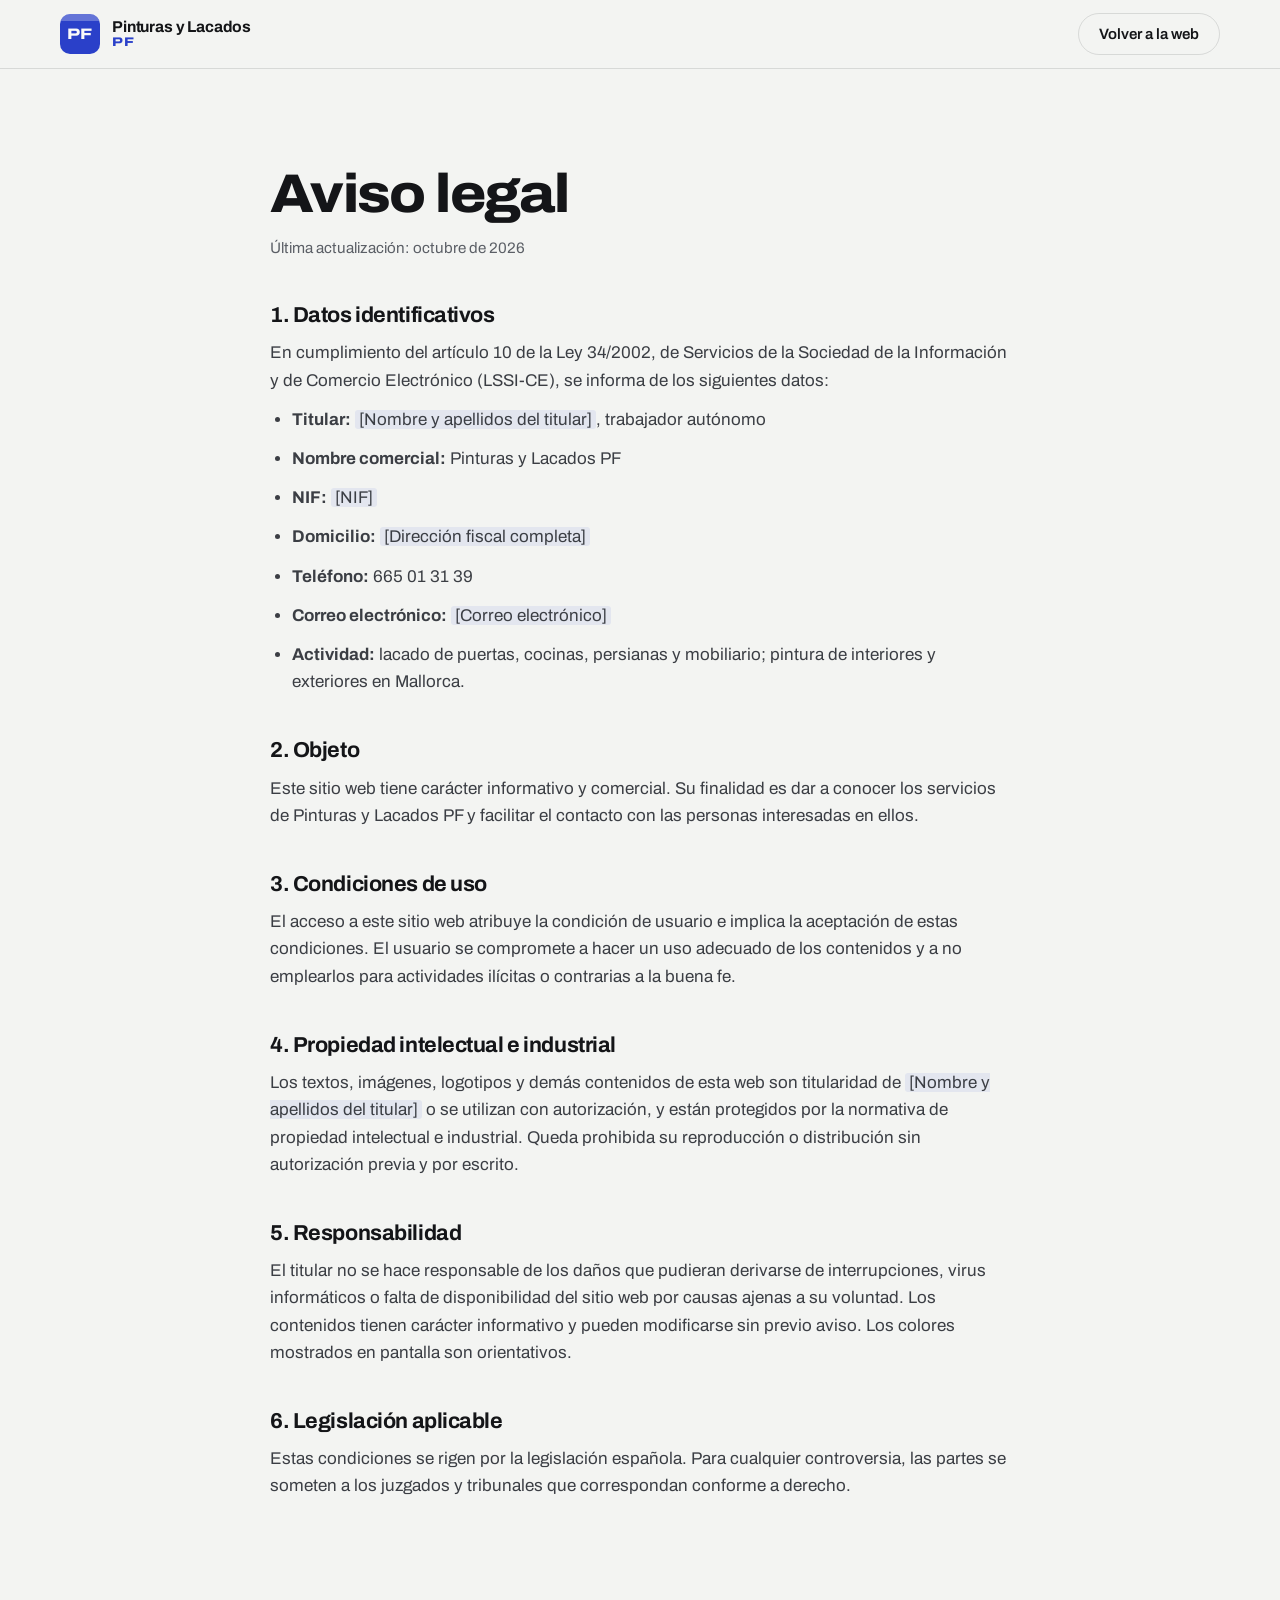
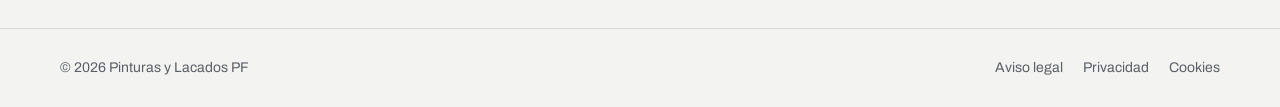
==== aviso-legal.html @ a215bb6c "Web inicial de Pinturas y Lacados PF Web estática de una página para lacador y pintor autónomo en Ma" ====
<!doctype html>
<html lang="es">
<head>
<meta charset="UTF-8">
<meta name="viewport" content="width=device-width, initial-scale=1">
<title>Aviso legal | Pinturas y Lacados PF</title>
<meta name="description" content="Aviso legal de Pinturas y Lacados PF.">
<link rel="canonical" href="https://www.pinturasylacadospf.es/aviso-legal.html">
<meta name="robots" content="noindex, follow">
<link rel="icon" href="/assets/favicon.svg" type="image/svg+xml">
<meta name="theme-color" content="#2A40C9">
<meta name="color-scheme" content="light dark">
<link rel="preconnect" href="https://fonts.googleapis.com">
<link rel="preconnect" href="https://fonts.gstatic.com" crossorigin>
<link rel="stylesheet" href="https://fonts.googleapis.com/css2?family=Archivo:wdth,wght@62..125,100..900&display=swap">
<link rel="stylesheet" href="styles.css">
</head>
<body>
<a class="skip-link" href="#contenido">Saltar al contenido</a>
<header class="site-header">
  <div class="wrap header-row">
    <a class="brand" href="index.html" aria-label="Pinturas y Lacados PF, volver al inicio">
      <span class="brand-mark" aria-hidden="true">PF</span>
      <span class="brand-text"><span class="brand-name">Pinturas y Lacados</span><span class="brand-sub">PF</span></span>
    </a>
    <a class="btn btn-ghost btn-sm" href="index.html">Volver a la web</a>
  </div>
</header>
<main id="contenido" class="legal">
  <div class="wrap">
    <h1>Aviso legal</h1>
    <p class="legal-updated">Última actualización: octubre de 2026</p>

    <h2>1. Datos identificativos</h2>
    <p>En cumplimiento del artículo 10 de la Ley 34/2002, de Servicios de la Sociedad de la Información y de Comercio Electrónico (LSSI-CE), se informa de los siguientes datos:</p>
    <ul>
      <li><strong>Titular:</strong> <span class="pending">[Nombre y apellidos del titular]</span>, trabajador autónomo</li>
      <li><strong>Nombre comercial:</strong> Pinturas y Lacados PF</li>
      <li><strong>NIF:</strong> <span class="pending">[NIF]</span></li>
      <li><strong>Domicilio:</strong> <span class="pending">[Dirección fiscal completa]</span></li>
      <li><strong>Teléfono:</strong> 665 01 31 39</li>
      <li><strong>Correo electrónico:</strong> <span class="pending">[Correo electrónico]</span></li>
      <li><strong>Actividad:</strong> lacado de puertas, cocinas, persianas y mobiliario; pintura de interiores y exteriores en Mallorca.</li>
    </ul>

    <h2>2. Objeto</h2>
    <p>Este sitio web tiene carácter informativo y comercial. Su finalidad es dar a conocer los servicios de Pinturas y Lacados PF y facilitar el contacto con las personas interesadas en ellos.</p>

    <h2>3. Condiciones de uso</h2>
    <p>El acceso a este sitio web atribuye la condición de usuario e implica la aceptación de estas condiciones. El usuario se compromete a hacer un uso adecuado de los contenidos y a no emplearlos para actividades ilícitas o contrarias a la buena fe.</p>

    <h2>4. Propiedad intelectual e industrial</h2>
    <p>Los textos, imágenes, logotipos y demás contenidos de esta web son titularidad de <span class="pending">[Nombre y apellidos del titular]</span> o se utilizan con autorización, y están protegidos por la normativa de propiedad intelectual e industrial. Queda prohibida su reproducción o distribución sin autorización previa y por escrito.</p>

    <h2>5. Responsabilidad</h2>
    <p>El titular no se hace responsable de los daños que pudieran derivarse de interrupciones, virus informáticos o falta de disponibilidad del sitio web por causas ajenas a su voluntad. Los contenidos tienen carácter informativo y pueden modificarse sin previo aviso. Los colores mostrados en pantalla son orientativos.</p>

    <h2>6. Legislación aplicable</h2>
    <p>Estas condiciones se rigen por la legislación española. Para cualquier controversia, las partes se someten a los juzgados y tribunales que correspondan conforme a derecho.</p>
  </div>
</main>
<footer class="site-footer site-footer--legal">
  <div class="wrap legal-footer">
    <span>© 2026 Pinturas y Lacados PF</span>
    <span><a href="aviso-legal.html">Aviso legal</a><a href="politica-privacidad.html">Privacidad</a><a href="politica-cookies.html">Cookies</a></span>
  </div>
</footer>
</body>
</html>
---- styles.css ----
/* =========================================================
   Pinturas y Lacados PF
   Paleta: monocromo frío + un solo acento (azul ultramar).
   Radios: botones en píldora, tarjetas 16px, campos 10px,
   puertas/muebles 4px (son objetos, no interfaz).
   Capas (z-index): 10 cabecera, 20 menú móvil, 30 botón WhatsApp.
   ========================================================= */

:root {
  --bg: #F3F4F2;
  --surface: #FAFAF9;
  --tint: #E9EBE8;
  --ink: #141518;
  --ink-soft: #3B3E44;
  --muted: #5B5F66;
  --line: rgba(20, 21, 24, 0.12);
  --accent: #2A40C9;
  --accent-hover: #2235A8;
  --on-accent: #FAFAF9;
  --accent-soft: rgba(42, 64, 201, 0.08);
  --shadow: 0 30px 60px -28px rgba(20, 24, 40, 0.35);
  --error: #B42318;
  --success: #1E6B3A;

  --font: "Archivo", system-ui, -apple-system, "Segoe UI", sans-serif;
  --ease: cubic-bezier(0.16, 1, 0.3, 1);
  --ease-in-out: cubic-bezier(0.65, 0, 0.35, 1);

  --r-card: 16px;
  --r-field: 10px;
  --r-object: 4px;

  --wrap: 1240px;
  --gutter: clamp(16px, 4vw, 40px);
  --section-y: clamp(72px, 10vw, 128px);
}

@media (prefers-color-scheme: dark) {
  :root {
    --bg: #0F1012;
    --surface: #17181B;
    --tint: #141518;
    --ink: #ECEDEF;
    --ink-soft: #C9CBD0;
    --muted: #9A9EA6;
    --line: rgba(236, 237, 239, 0.12);
    --accent: #7D8DFF;
    --accent-hover: #9AA7FF;
    --on-accent: #0F1012;
    --accent-soft: rgba(125, 141, 255, 0.12);
    --shadow: 0 30px 60px -28px rgba(0, 0, 0, 0.7);
    --error: #FF8A80;
    --success: #7DD89B;
  }
}

@media (prefers-color-scheme: dark) {
  .tile.tile--lacado { background: #2A40C9; color: #FAFAF9; }
  .tile--lacado p, .tile--lacado .tile-icon { color: rgba(250, 250, 249, 0.82) !important; }
  .tile--lacado .pill-list li { border-color: rgba(250, 250, 249, 0.35); }
  .tile.tile--pintura { background: #202226; color: var(--ink); border: 1px solid var(--line); }
  .tile--pintura p { color: var(--muted) !important; }
  .tile--pintura .tile-icon { color: var(--accent) !important; }
}

/* ---------- Base ---------- */
*, *::before, *::after { box-sizing: border-box; }
html { scroll-behavior: smooth; -webkit-text-size-adjust: 100%; }
@media (prefers-reduced-motion: reduce) { html { scroll-behavior: auto; } }
body {
  margin: 0;
  background: var(--bg);
  color: var(--ink);
  font-family: var(--font);
  font-size: 1.0625rem;
  line-height: 1.6;
  -webkit-font-smoothing: antialiased;
  overflow-x: hidden;
}
img { max-width: 100%; display: block; }
a { color: inherit; }
h1, h2, h3 { margin: 0; line-height: 1.08; letter-spacing: -0.02em; }
p { margin: 0; }
ul, ol { margin: 0; padding: 0; list-style: none; }
:focus-visible { outline: 2px solid var(--accent); outline-offset: 3px; border-radius: 4px; }
::selection { background: var(--accent); color: var(--on-accent); }

.wrap { width: 100%; max-width: var(--wrap); margin: 0 auto; padding: 0 var(--gutter); }
.sr-only {
  position: absolute; width: 1px; height: 1px; padding: 0; margin: -1px;
  overflow: hidden; clip: rect(0 0 0 0); white-space: nowrap; border: 0;
}
.skip-link {
  position: absolute; left: 16px; top: -60px; z-index: 40;
  background: var(--accent); color: var(--on-accent);
  padding: 10px 16px; border-radius: 999px; text-decoration: none; font-weight: 600;
}
.skip-link:focus { top: 12px; }

/* ---------- Botones ---------- */
.btn {
  display: inline-flex; align-items: center; justify-content: center; gap: 10px;
  min-height: 52px; padding: 0 26px;
  border-radius: 999px; border: 1px solid transparent;
  font: 600 1rem/1 var(--font); text-decoration: none; white-space: nowrap;
  cursor: pointer;
  transition: background-color .25s var(--ease), color .25s var(--ease), border-color .25s var(--ease), transform .15s var(--ease);
}
.btn:active { transform: scale(0.98); }
.btn i { font-size: 1.15em; transition: transform .3s var(--ease); }
.btn:hover i.ph-arrow-right { transform: translateX(3px); }
.btn-primary { background: var(--accent); color: var(--on-accent); }
.btn-primary:hover { background: var(--accent-hover); }
.btn-ghost { border-color: var(--line); color: var(--ink); background: transparent; }
.btn-ghost:hover { border-color: var(--ink); }
.btn-sm { min-height: 42px; padding: 0 20px; font-size: .9375rem; }

/* ---------- Cabecera ---------- */
.site-header {
  position: sticky; top: 0; z-index: 10;
  background: color-mix(in srgb, var(--bg) 82%, transparent);
  backdrop-filter: blur(14px) saturate(140%);
  -webkit-backdrop-filter: blur(14px) saturate(140%);
  border-bottom: 1px solid var(--line);
}
.header-row { display: flex; align-items: center; justify-content: space-between; height: 68px; gap: 24px; }

.brand { display: inline-flex; align-items: center; gap: 12px; text-decoration: none; }
.brand-mark {
  display: grid; place-items: center;
  width: 40px; height: 40px; border-radius: 10px;
  background: var(--accent); color: var(--on-accent);
  font-weight: 800; font-stretch: 125%; font-size: .95rem; letter-spacing: .02em;
  position: relative; overflow: hidden;
}
/* tira superior, como una muestra de color */
.brand-mark::before {
  content: ""; position: absolute; left: 0; right: 0; top: 0; height: 7px;
  background: color-mix(in srgb, var(--on-accent) 28%, transparent);
}
.brand-text { display: flex; flex-direction: column; line-height: 1.05; }
.brand-name { font-weight: 700; font-size: .98rem; letter-spacing: -0.01em; }
.brand-sub { font-weight: 800; font-stretch: 125%; font-size: .78rem; color: var(--accent); letter-spacing: .08em; }

.nav-links { display: flex; gap: 30px; }
.nav-links a {
  text-decoration: none; font-size: .95rem; font-weight: 500; color: var(--ink-soft);
  position: relative; padding: 6px 0;
}
.nav-links a::after {
  content: ""; position: absolute; left: 0; right: 0; bottom: 0; height: 2px;
  background: var(--accent); transform: scaleX(0); transform-origin: left;
  transition: transform .35s var(--ease);
}
.nav-links a:hover, .nav-links a.is-active { color: var(--ink); }
.nav-links a:hover::after, .nav-links a.is-active::after { transform: scaleX(1); }

.header-actions { display: flex; align-items: center; gap: 10px; }
.nav-toggle {
  display: none; width: 44px; height: 44px; border-radius: 999px;
  border: 1px solid var(--line); background: transparent; color: var(--ink);
  font-size: 1.35rem; cursor: pointer; place-items: center;
}
.nav-toggle .icon-close { display: none; }
.nav-toggle[aria-expanded="true"] .icon-open { display: none; }
.nav-toggle[aria-expanded="true"] .icon-close { display: block; }

.nav-mobile {
  position: fixed; inset: 68px 0 0; z-index: 20;
  background: var(--bg);
  display: flex; flex-direction: column; gap: 4px;
  padding: 24px var(--gutter);
  opacity: 0; visibility: hidden; transform: translateY(-8px);
  transition: opacity .3s var(--ease), transform .3s var(--ease), visibility .3s;
}
.nav-mobile.is-open { opacity: 1; visibility: visible; transform: none; }
.nav-mobile a:not(.btn) {
  font-size: 1.6rem; font-weight: 700; text-decoration: none;
  padding: 14px 0; border-bottom: 1px solid var(--line);
}
.nav-mobile .btn { margin-top: 24px; }

@media (max-width: 900px) {
  .nav-primary { display: none; }
  .nav-toggle { display: grid; }
}
@media (max-width: 520px) {
  .header-cta { display: none; }
}

/* ---------- Hero ---------- */
.hero { padding: clamp(40px, 6vw, 80px) 0 clamp(56px, 7vw, 96px); }
.hero-grid {
  display: grid; grid-template-columns: minmax(0, 1fr) 400px; align-items: center;
  gap: clamp(32px, 4.5vw, 64px);
  min-height: calc(100dvh - 68px - 160px);
}
.eyebrow {
  font-size: .8rem; font-weight: 600; letter-spacing: .14em; text-transform: uppercase;
  color: var(--accent); margin-bottom: 22px;
}
.hero-title {
  font-size: clamp(2.4rem, 4.6vw, 3.9rem);
  font-weight: 800; font-stretch: 106%;
  line-height: 1.04; letter-spacing: -0.035em;
}
.hero-title .line { display: block; overflow: hidden; padding-bottom: .06em; }
.hero-title .line > span { display: inline-block; }
.hero-title em { font-style: normal; color: var(--accent); }
.hero-sub { margin-top: 26px; font-size: clamp(1.06rem, 1.4vw, 1.2rem); color: var(--muted); max-width: 46ch; }
.hero-ctas { display: flex; flex-wrap: wrap; gap: 12px; margin-top: 36px; }

/* entrada escalonada */
@media (prefers-reduced-motion: no-preference) {
  .hero-in { animation: rise .9s var(--ease) both; animation-delay: calc(var(--i, 0) * 90ms + 80ms); }
  .hero-title .hero-in { animation-name: rise-line; animation-duration: 1s; }
}
@keyframes rise { from { opacity: 0; transform: translateY(18px); } to { opacity: 1; transform: none; } }
@keyframes rise-line { from { transform: translateY(105%); } to { transform: none; } }

.hero-visual { display: flex; flex-direction: column; align-items: center; gap: 28px; }

/* ---------- Puerta lacada ---------- */
.door-stage { position: relative; width: min(100%, 340px); }
.door {
  --coat: #383E42;
  --next: #383E42;
  --sheen: .28;
  position: relative;
  aspect-ratio: 5 / 7.4;
  width: 100%;
  border-radius: var(--r-object);
  overflow: hidden;
  isolation: isolate;
  box-shadow:
    inset 0 0 0 1px rgba(0, 0, 0, 0.12),
    var(--shadow);
}
.door[data-finish="mate"] { --sheen: .06; }
.door[data-finish="satinado"] { --sheen: .28; }
.door[data-finish="brillo"] { --sheen: .62; }

.door-coat { position: absolute; inset: 0; }
.door-coat--base { background: var(--coat); }
/* borde difuminado de la pasada: --p recorre la puerta de arriba abajo */
@property --p { syntax: "<percentage>"; inherits: false; initial-value: -12%; }
.door-coat--next {
  --p: -12%;
  background: var(--next);
  -webkit-mask-image: linear-gradient(180deg, #000 calc(var(--p) - 10%), transparent calc(var(--p) + 10%));
  mask-image: linear-gradient(180deg, #000 calc(var(--p) - 10%), transparent calc(var(--p) + 10%));
}
.door.is-spraying .door-coat--next { animation: spray 1.15s var(--ease-in-out) forwards; }
@keyframes spray { from { --p: -12%; } to { --p: 112%; } }

/* neblina de pistola en el borde de la pasada */
.door-mist {
  position: absolute; left: -10%; right: -10%; top: 0; height: 20%;
  background: radial-gradient(60% 50% at 50% 50%, var(--next), transparent 70%);
  filter: blur(12px); opacity: 0; transform: translateY(-100%); mix-blend-mode: screen;
  pointer-events: none;
}
.door.is-spraying .door-mist { animation: mist 1.15s var(--ease-in-out) forwards; }
@keyframes mist {
  0% { opacity: 0; transform: translateY(-100%); }
  12% { opacity: .9; }
  85% { opacity: .9; }
  100% { opacity: 0; transform: translateY(500%); }
}

/* plafón rehundido */
.door-panel {
  position: absolute; inset: 11% 15% 11% 15%;
  border-radius: 2px;
  box-shadow:
    inset 4px 4px 7px rgba(0, 0, 0, 0.30),
    inset -3px -3px 5px rgba(255, 255, 255, 0.16),
    0 0 0 1px rgba(0, 0, 0, 0.05),
    1px 1px 0 rgba(255, 255, 255, 0.12);
}
.door-panel::after {
  content: ""; position: absolute; inset: 9%;
  border-radius: 2px;
  box-shadow: 2px 2px 4px rgba(0, 0, 0, 0.18), -1px -1px 2px rgba(255, 255, 255, 0.12);
}
/* brillo según acabado */
.door-sheen {
  position: absolute; inset: 0; pointer-events: none;
  background:
    linear-gradient(112deg, transparent 22%, rgba(255, 255, 255, 0.9) 34%, transparent 46%),
    linear-gradient(112deg, transparent 52%, rgba(255, 255, 255, 0.5) 56%, transparent 60%),
    linear-gradient(180deg, rgba(255, 255, 255, 0.35), transparent 40%, rgba(0, 0, 0, 0.18));
  opacity: var(--sheen);
  mix-blend-mode: soft-light;
  transition: opacity .6s var(--ease);
}
.door-handle {
  position: absolute; right: 6.5%; top: 44%; width: 3.2%; height: 15%;
  border-radius: 3px;
  background: linear-gradient(90deg, #8E9196, #E8E9EB 45%, #9EA1A6 60%, #6D7075);
  box-shadow: 2px 3px 6px rgba(0, 0, 0, 0.35);
}
.door-floor {
  position: absolute; left: 10%; right: 10%; bottom: -18px; height: 18px;
  background: radial-gradient(50% 50% at 50% 50%, rgba(20, 24, 40, 0.28), transparent 70%);
  filter: blur(4px);
}

/* ---------- Configurador ---------- */
.configurator { display: flex; flex-direction: column; align-items: center; gap: 14px; width: min(100%, 380px); }
.swatches { display: flex; gap: 10px; flex-wrap: wrap; justify-content: center; }
.swatch {
  width: 38px; height: 38px; border-radius: 999px; cursor: pointer;
  background: var(--sw); border: 1px solid rgba(0, 0, 0, 0.15);
  box-shadow: inset 0 1px 0 rgba(255, 255, 255, 0.25);
  transition: transform .25s var(--ease), box-shadow .25s var(--ease);
}
.swatch:hover { transform: translateY(-2px); }
.swatch[aria-checked="true"] { box-shadow: 0 0 0 3px var(--bg), 0 0 0 5px var(--accent); }

.finish-toggle {
  display: inline-flex; padding: 4px; gap: 2px;
  border: 1px solid var(--line); border-radius: 999px; background: var(--surface);
}
.finish-toggle button {
  font: 500 .875rem/1 var(--font); color: var(--muted);
  padding: 9px 16px; border-radius: 999px; border: 0; background: transparent; cursor: pointer;
  transition: background-color .25s var(--ease), color .25s var(--ease);
}
.finish-toggle button[aria-checked="true"] { background: var(--ink); color: var(--bg); }
.config-readout { font-size: .875rem; color: var(--muted); }
.config-readout strong { color: var(--ink); font-weight: 600; }

/* ---------- Cinta ---------- */
.ticker {
  border-block: 1px solid var(--line); overflow: hidden; padding: 18px 0;
  mask-image: linear-gradient(90deg, transparent, #000 8%, #000 92%, transparent);
  -webkit-mask-image: linear-gradient(90deg, transparent, #000 8%, #000 92%, transparent);
}
.ticker-track { display: flex; width: max-content; }
.ticker-track span {
  display: inline-flex; align-items: center; gap: 28px; padding-right: 28px;
  font-size: clamp(1.1rem, 2vw, 1.5rem); font-weight: 700; font-stretch: 112%;
  letter-spacing: -0.01em; color: var(--ink-soft); white-space: nowrap;
}
.ticker-track span::after {
  content: ""; width: 14px; height: 18px; border-radius: 2px; background: var(--accent);
  opacity: .85;
}
.ticker-track span:nth-child(3n+2)::after { background: #8BA27C; }
.ticker-track span:nth-child(3n)::after { background: #C5C9C4; }
@media (prefers-reduced-motion: no-preference) {
  .ticker-track { animation: ticker 48s linear infinite; }
  .ticker:hover .ticker-track { animation-play-state: paused; }
}
@keyframes ticker { to { transform: translateX(-50%); } }

/* ---------- Secciones ---------- */
.section { padding: var(--section-y) 0; scroll-margin-top: 68px; }
.section--tint { background: var(--tint); }
.section-title {
  font-size: clamp(2rem, 4vw, 3.25rem); font-weight: 800; font-stretch: 108%;
  letter-spacing: -0.03em; max-width: 24ch;
}
.section-lead { margin-top: 18px; color: var(--muted); max-width: 58ch; font-size: 1.1rem; }

/* reveal */
@media (prefers-reduced-motion: no-preference) {
  .reveal { opacity: 0; transform: translateY(24px); transition: opacity .8s var(--ease), transform .8s var(--ease); }
  .reveal.is-visible { opacity: 1; transform: none; }
  .bento .reveal:nth-child(2) { transition-delay: 70ms; }
  .bento .reveal:nth-child(3) { transition-delay: 140ms; }
  .bento .reveal:nth-child(4) { transition-delay: 210ms; }
  .bento .reveal:nth-child(5) { transition-delay: 280ms; }
}

/* ---------- Servicios (bento) ---------- */
.bento {
  margin-top: clamp(40px, 5vw, 64px);
  display: grid; gap: 16px;
  grid-template-columns: repeat(6, 1fr);
  grid-template-areas:
    "lac lac lac lac pin pin"
    "lac lac lac lac pin pin"
    "coc coc per per ten ten";
}
.tile {
  position: relative; overflow: hidden;
  border-radius: var(--r-card); padding: clamp(24px, 3vw, 36px);
  background: var(--surface); border: 1px solid var(--line);
  display: flex; flex-direction: column; gap: 12px;
  min-height: 230px;
}
.tile h3 { font-size: clamp(1.3rem, 2vw, 1.6rem); font-weight: 700; font-stretch: 108%; }
.tile p { color: var(--muted); max-width: 44ch; }
.tile-icon { font-size: 1.8rem; color: var(--accent); margin-bottom: 4px; }

.tile--lacado {
  grid-area: lac; background: var(--accent); color: var(--on-accent); border-color: transparent;
  flex-direction: row; justify-content: space-between; gap: 24px; min-height: 420px;
}
.tile--lacado .tile-body { display: flex; flex-direction: column; gap: 12px; justify-content: flex-end; }
.tile--lacado h3 { font-size: clamp(2rem, 3.4vw, 2.75rem); }
.tile--lacado p, .tile--lacado .tile-icon { color: color-mix(in srgb, var(--on-accent) 82%, transparent); }
.pill-list { display: flex; flex-wrap: wrap; gap: 8px; margin-top: 10px; }
.pill-list li {
  font-size: .875rem; font-weight: 500; padding: 7px 14px; border-radius: 999px;
  border: 1px solid color-mix(in srgb, var(--on-accent) 35%, transparent);
}
.chip-fan { position: relative; flex: 0 0 38%; align-self: center; height: 260px; }
.chip-fan span {
  position: absolute; left: 50%; bottom: 0; width: 46%; aspect-ratio: 1 / 1.7;
  margin-left: -23%;
  background: var(--c); border-radius: var(--r-object);
  transform-origin: 50% 100%; transform: rotate(var(--r));
  box-shadow: 0 14px 28px -12px rgba(0, 0, 0, 0.45), inset 0 0 0 1px rgba(255, 255, 255, 0.12);
  transition: transform .6s var(--ease);
}
.chip-fan span::after {
  content: ""; position: absolute; left: 0; right: 0; bottom: 0; height: 22%;
  background: rgba(255, 255, 255, 0.92); border-radius: 0 0 var(--r-object) var(--r-object);
}
@media (hover: hover) {
  .tile--lacado:hover .chip-fan span { transform: rotate(calc(var(--r) * 1.9)); }
}

.tile--pintura { grid-area: pin; background: var(--ink); color: var(--bg); border-color: transparent; justify-content: flex-end; }
.tile--pintura p { color: color-mix(in srgb, var(--bg) 72%, transparent); }
.tile--pintura .tile-icon { color: var(--bg); }

.tile--cocinas { grid-area: coc; }
.tile--persianas {
  grid-area: per;
}
.tile--persianas::before {
  content: ""; position: absolute; inset: 0 0 45% 0; pointer-events: none;
  background: repeating-linear-gradient(180deg, transparent 0 20px, var(--line) 20px 22px);
  mask-image: linear-gradient(180deg, #000 30%, transparent);
  -webkit-mask-image: linear-gradient(180deg, #000 30%, transparent);
}
.tile--persianas > * { position: relative; }
.tile--tenidos {
  grid-area: ten;
  background:
    radial-gradient(120% 90% at 100% 100%, var(--accent-soft), transparent 60%),
    var(--surface);
}
.tile--cocinas, .tile--persianas, .tile--tenidos { justify-content: flex-end; }

@media (max-width: 960px) {
  .bento {
    grid-template-columns: 1fr 1fr;
    grid-template-areas: "lac lac" "pin pin" "coc per" "ten ten";
  }
  .tile--lacado { min-height: 0; }
}
@media (max-width: 640px) {
  .bento { grid-template-columns: 1fr; grid-template-areas: "lac" "pin" "coc" "per" "ten"; }
  .tile { min-height: 0; }
  .tile--lacado { flex-direction: column-reverse; }
  .chip-fan { flex: none; width: 70%; height: 170px; align-self: center; }
}

/* ---------- Antes / después ---------- */
.compare {
  --pos: 50%;
  position: relative; margin-top: clamp(36px, 5vw, 56px);
  aspect-ratio: 16 / 8; border-radius: var(--r-card); overflow: hidden;
  background: #D9DAD5; user-select: none; touch-action: pan-y;
}
.compare-layer { position: absolute; inset: 0; display: grid; place-items: center; }
.compare-before { background: linear-gradient(180deg, #DCD6CB, #C9C1B3); }
.compare-after { background: linear-gradient(180deg, #E6E8E4, #D3D6D1); clip-path: inset(0 0 0 var(--pos)); }

.compare-tag {
  position: absolute; top: 18px; left: 18px;
  font-size: .8rem; font-weight: 600; letter-spacing: .04em;
  padding: 7px 14px; border-radius: 999px;
  background: rgba(20, 21, 24, 0.78); color: #FAFAF9;
}
.compare-tag--after { left: auto; right: 18px; background: var(--accent); color: var(--on-accent); }

.compare-handle {
  position: absolute; top: 0; bottom: 0; left: var(--pos); width: 2px; margin-left: -1px;
  background: #FAFAF9; pointer-events: none;
  box-shadow: 0 0 0 1px rgba(0, 0, 0, 0.08);
}
.compare-handle i {
  position: absolute; top: 50%; left: 50%; transform: translate(-50%, -50%);
  width: 48px; height: 48px; border-radius: 999px; display: grid; place-items: center;
  background: #FAFAF9; color: #141518; font-size: 1.25rem;
  box-shadow: 0 8px 24px -6px rgba(0, 0, 0, 0.4);
  transition: transform .25s var(--ease);
}
.compare:active .compare-handle i { transform: translate(-50%, -50%) scale(0.94); }
.compare-range {
  position: absolute; inset: 0; width: 100%; height: 100%; margin: 0;
  opacity: 0; cursor: ew-resize; -webkit-appearance: none; appearance: none;
}
.compare-range:focus-visible ~ .compare-handle i,
.compare:has(.compare-range:focus-visible) .compare-handle i { outline: 3px solid var(--accent); outline-offset: 2px; }

/* mueble bajo de cocina: tres puertas sobre zócalo */
.cabinet {
  display: grid; grid-template-columns: repeat(3, 1fr); gap: 1.2%;
  width: 66%; aspect-ratio: 3 / 1.75;
  padding: 1.2%; border-radius: var(--r-object);
  position: relative;
  box-shadow: 0 30px 50px -24px rgba(20, 24, 40, 0.45);
}
.cabinet::before { /* encimera */
  content: ""; position: absolute; left: -3%; right: -3%; top: -7%; height: 7%;
  border-radius: 2px; background: linear-gradient(180deg, #F2F1EE, #CFCDC7);
  box-shadow: 0 6px 10px -6px rgba(0, 0, 0, 0.4);
}
.cabinet::after { /* zócalo */
  content: ""; position: absolute; left: 2%; right: 2%; bottom: -8%; height: 8%;
  background: #2B2C2F;
}
.cab-door { position: relative; border-radius: 3px; overflow: hidden; }
.cab-handle {
  position: absolute; top: 9%; left: 50%; width: 34%; height: 3.4%; margin-left: -17%;
  border-radius: 3px;
  background: linear-gradient(180deg, #E8E9EB, #8E9196);
  box-shadow: 0 2px 4px rgba(0, 0, 0, 0.35);
}

/* antes: roble barnizado, amarillento y gastado */
.cabinet--worn { background: #6B4A2B; }
.cabinet--worn .cab-door {
  background:
    linear-gradient(90deg, transparent 47%, rgba(255, 255, 255, 0.35) 48%, transparent 49.5%) 0 0 / 100% 100%,
    linear-gradient(80deg, transparent 20%, rgba(255, 255, 255, 0.28) 20.6%, transparent 21.4%) 0 0 / 100% 100%,
    radial-gradient(18% 10% at 72% 82%, rgba(240, 225, 190, 0.6), transparent 70%),
    radial-gradient(30% 18% at 30% 60%, rgba(60, 35, 15, 0.35), transparent 70%),
    repeating-linear-gradient(91deg, rgba(70, 40, 15, 0.10) 0 1px, transparent 1px 11px, rgba(70, 40, 15, 0.07) 11px 13px, transparent 13px 23px),
    linear-gradient(180deg, #B98A4E, #A8763C 60%, #96672F);
  box-shadow: inset 0 0 0 1px rgba(0, 0, 0, 0.18), inset 0 -18px 30px -18px rgba(40, 20, 5, 0.55);
  filter: saturate(0.85);
}
.cabinet--worn .cab-handle { background: linear-gradient(180deg, #B9A88A, #6E6250); }

/* después: lacado verde pálido satinado */
.cabinet--new { background: #7E9470; }
.cabinet--new .cab-door {
  background:
    linear-gradient(112deg, transparent 25%, rgba(255, 255, 255, 0.22) 38%, transparent 50%),
    linear-gradient(180deg, #93AA85, #879E79);
  box-shadow: inset 0 0 0 1px rgba(0, 0, 0, 0.10), inset 0 1px 0 rgba(255, 255, 255, 0.25);
}

@media (max-width: 640px) {
  .compare { aspect-ratio: 4 / 3.4; }
  .cabinet { width: 84%; }
}

/* ---------- Proceso ---------- */
.process {
  --progress: 0;
  margin-top: clamp(44px, 6vw, 72px);
  display: grid; grid-template-columns: repeat(4, 1fr); gap: 28px;
  position: relative; counter-reset: step;
}
.process::before, .process::after {
  content: ""; position: absolute; top: 27px; left: 28px; right: calc((100% - 84px) / 4 - 28px); height: 2px;
}
.process::before { background: var(--line); }
.process::after {
  background: var(--accent); transform-origin: left; transform: scaleX(var(--progress));
  transition: transform 1.6s var(--ease-in-out);
}
.process.is-drawn { --progress: 1; }
.process-step { position: relative; z-index: 1; }
.process-icon {
  display: grid; place-items: center; width: 56px; height: 56px; border-radius: 999px;
  background: var(--bg); border: 2px solid var(--line); color: var(--muted); font-size: 1.5rem;
  transition: border-color .4s var(--ease), color .4s var(--ease), background-color .4s var(--ease);
}
.process.is-drawn .process-icon { border-color: var(--accent); color: var(--accent); }
.process.is-drawn .process-step:nth-child(1) .process-icon { transition-delay: .1s; }
.process.is-drawn .process-step:nth-child(2) .process-icon { transition-delay: .5s; }
.process.is-drawn .process-step:nth-child(3) .process-icon { transition-delay: .9s; }
.process.is-drawn .process-step:nth-child(4) .process-icon { transition-delay: 1.3s; background: var(--accent); color: var(--on-accent); }
.process-step h3 { margin-top: 22px; font-size: 1.2rem; font-weight: 700; }
.process-step p { margin-top: 8px; color: var(--muted); font-size: 1rem; }

@media (max-width: 860px) {
  .process { grid-template-columns: 1fr; gap: 34px; }
  .process::before, .process::after { display: none; }
  .process-step:not(:last-child)::before, .process-step:not(:last-child)::after {
    content: ""; position: absolute; left: 27px; top: 56px; bottom: -34px; width: 2px;
  }
  .process-step:not(:last-child)::before { background: var(--line); }
  .process-step:not(:last-child)::after {
    background: var(--accent); transform-origin: top; transform: scaleY(var(--progress));
    transition: transform .45s var(--ease-in-out);
  }
  .process-step:nth-child(2)::after { transition-delay: .4s; }
  .process-step:nth-child(3)::after { transition-delay: .8s; }
  .process-step { display: grid; grid-template-columns: 56px 1fr; column-gap: 20px; }
  .process-step .process-icon { grid-row: span 2; }
  .process-step h3 { margin-top: 14px; }
}
@media (prefers-reduced-motion: reduce) {
  .process { --progress: 1; }
  .process::after, .process-step::after, .process-icon { transition: none; }
}

/* ---------- Manifiesto ---------- */
.manifesto { border-top: 1px solid var(--line); }
.manifesto-inner { display: flex; flex-direction: column; align-items: center; text-align: center; }
.manifesto-text {
  font-size: clamp(1.7rem, 3.6vw, 2.9rem); font-weight: 700; font-stretch: 106%;
  line-height: 1.18; letter-spacing: -0.025em; max-width: 26ch;
}
.manifesto-text span { color: var(--muted); }
.facts { display: flex; flex-wrap: wrap; justify-content: center; gap: 12px 28px; margin-top: 40px; }
.facts li { display: inline-flex; align-items: center; gap: 10px; font-weight: 500; color: var(--ink-soft); }
.facts i { color: var(--accent); font-size: 1.3rem; }

/* ---------- Preguntas ---------- */
.faq-grid { display: grid; grid-template-columns: 0.8fr 1.2fr; gap: clamp(32px, 6vw, 96px); align-items: start; }
.faq-title { position: sticky; top: 108px; }
.faq details { border-bottom: 1px solid var(--line); }
.faq details:first-child { border-top: 1px solid var(--line); }
.faq summary {
  list-style: none; cursor: pointer;
  display: flex; justify-content: space-between; align-items: center; gap: 20px;
  padding: 22px 0; font-size: 1.125rem; font-weight: 600;
}
.faq summary::-webkit-details-marker { display: none; }
.faq summary i { flex: none; font-size: 1.25rem; color: var(--accent); transition: transform .35s var(--ease); }
.faq details[open] summary i { transform: rotate(45deg); }
.faq details p { padding: 0 40px 24px 0; color: var(--muted); max-width: 62ch; }
@media (prefers-reduced-motion: no-preference) {
  .faq details[open] p { animation: rise .5s var(--ease); }
}
@media (max-width: 860px) {
  .faq-grid { grid-template-columns: 1fr; }
  .faq-title { position: static; }
}

/* ---------- Contacto ---------- */
.contact-direct {
  display: grid; grid-template-columns: repeat(3, 1fr); gap: 12px;
  margin-top: 40px;
}
.direct-link {
  display: flex; align-items: center; gap: 16px; padding: 18px 20px;
  border-radius: var(--r-card); border: 1px solid var(--line); background: var(--surface);
  text-decoration: none; min-width: 0;
  transition: border-color .25s var(--ease), transform .25s var(--ease);
}
.direct-link:hover { border-color: var(--accent); transform: translateY(-2px); }
.direct-link i { font-size: 1.6rem; color: var(--accent); flex: none; }
.direct-link span { display: flex; flex-direction: column; font-size: .95rem; color: var(--muted); min-width: 0; overflow-wrap: anywhere; }
.direct-link strong { color: var(--ink); font-weight: 600; font-size: 1rem; }

.contact-form {
  margin-top: 16px; padding: clamp(24px, 4vw, 44px);
  border-radius: var(--r-card); background: var(--surface); border: 1px solid var(--line);
  display: grid; grid-template-columns: 1fr 1fr; gap: 22px 20px;
}
.form-row { display: flex; flex-direction: column; gap: 8px; }
.form-row--full { grid-column: 1 / -1; }
.form-row label { font-weight: 600; font-size: .95rem; }
.form-row input:not([type="checkbox"]), .form-row select, .form-row textarea {
  width: 100%; font: 400 1rem/1.4 var(--font); color: var(--ink);
  background: var(--bg); border: 1px solid color-mix(in srgb, var(--ink) 22%, transparent);
  border-radius: var(--r-field); padding: 13px 14px; min-height: 50px;
  transition: border-color .2s var(--ease), box-shadow .2s var(--ease);
}
.form-row textarea { resize: vertical; min-height: 130px; }
.form-row input:focus, .form-row select:focus, .form-row textarea:focus {
  outline: none; border-color: var(--accent); box-shadow: 0 0 0 3px var(--accent-soft);
}
.select-wrap { position: relative; }
.select-wrap select { appearance: none; -webkit-appearance: none; padding-right: 44px; cursor: pointer; }
.select-wrap i { position: absolute; right: 14px; top: 50%; transform: translateY(-50%); pointer-events: none; color: var(--muted); }
.field-hint { font-size: .875rem; color: var(--muted); }
.field-error { font-size: .875rem; color: var(--error); min-height: 0; }
.field-error:empty { display: none; }
.has-error input, .has-error select, .has-error textarea { border-color: var(--error) !important; }

.form-check { flex-direction: row; flex-wrap: wrap; align-items: center; gap: 10px; }
.form-check input { width: 20px; height: 20px; accent-color: var(--accent); margin: 0; }
.form-check label { font-weight: 400; color: var(--ink-soft); }
.form-check .field-error { flex-basis: 100%; }

.form-actions { flex-direction: row; flex-wrap: wrap; align-items: center; gap: 16px 24px; }
.form-status { font-size: .95rem; font-weight: 500; }
.form-status.is-error { color: var(--error); }
.form-status.is-success { color: var(--success); }
.form-actions button[disabled] { opacity: .65; cursor: progress; }

.hp-field { position: absolute; width: 1px; height: 1px; overflow: hidden; clip: rect(0 0 0 0); white-space: nowrap; }

@media (max-width: 760px) {
  .contact-direct { grid-template-columns: 1fr; }
  .contact-form { grid-template-columns: 1fr; }
}

/* ---------- Pie ---------- */
.site-footer { border-top: 1px solid var(--line); padding: 64px 0 28px; }
.footer-grid { display: grid; grid-template-columns: 1.6fr 1fr 1fr 1fr; gap: 32px; }
.footer-brand p { margin-top: 16px; color: var(--muted); max-width: 34ch; font-size: .95rem; }
.footer-col h2 { font-size: .95rem; font-weight: 700; margin-bottom: 14px; letter-spacing: 0; }
.footer-col li + li { margin-top: 8px; }
.footer-col a { color: var(--muted); text-decoration: none; font-size: .95rem; overflow-wrap: anywhere; }
.footer-col a:hover { color: var(--ink); }
.footer-bottom { position: relative; margin-top: 48px; padding-top: 22px; color: var(--muted); font-size: .875rem; }
.footer-bottom::before { content: ""; position: absolute; top: 0; left: var(--gutter); right: var(--gutter); border-top: 1px solid var(--line); }
@media (max-width: 760px) {
  .footer-grid { grid-template-columns: 1fr 1fr; }
  .footer-brand { grid-column: 1 / -1; }
}

/* ---------- WhatsApp flotante (móvil) ---------- */
.wa-fab {
  position: fixed; right: 16px; bottom: 16px; z-index: 30;
  width: 56px; height: 56px; border-radius: 999px; display: none; place-items: center;
  background: var(--accent); color: var(--on-accent); font-size: 1.7rem; text-decoration: none;
  box-shadow: 0 12px 28px -8px rgba(20, 24, 40, 0.5);
  padding-bottom: env(safe-area-inset-bottom);
}
@media (max-width: 760px) { .wa-fab { display: grid; } }

/* ---------- Hero en pantallas medianas y móvil ---------- */
@media (max-width: 960px) {
  .hero-grid { grid-template-columns: 1fr; min-height: 0; }
  .hero-visual { order: 2; }
}
@media (max-width: 640px) {
  .door-stage { width: min(72%, 260px); }
  .hero-ctas .btn { flex: 1 1 100%; }
}

/* ---------- Páginas legales ---------- */
.legal { padding: clamp(48px, 8vw, 96px) 0 var(--section-y); }
.legal .wrap { max-width: 820px; }
.legal h1 { font-size: clamp(2.2rem, 5vw, 3.4rem); font-weight: 800; font-stretch: 108%; letter-spacing: -0.03em; }
.legal .legal-updated { margin-top: 12px; color: var(--muted); font-size: .95rem; }
.legal h2 { margin-top: 44px; font-size: 1.35rem; font-weight: 700; }
.legal p, .legal li { margin-top: 12px; color: var(--ink-soft); }
.legal ul { list-style: disc; padding-left: 22px; }
.legal a { color: var(--accent); }
.legal .pending { background: var(--accent-soft); padding: 0 4px; border-radius: 3px; }
.site-footer--legal { padding: 28px 0; }
.legal-footer { display: flex; flex-wrap: wrap; gap: 12px 24px; justify-content: space-between; color: var(--muted); font-size: .875rem; }
.legal-footer span:last-child { display: flex; gap: 20px; }
.legal-footer a { color: var(--muted); text-decoration: none; }
.legal-footer a:hover { color: var(--ink); }
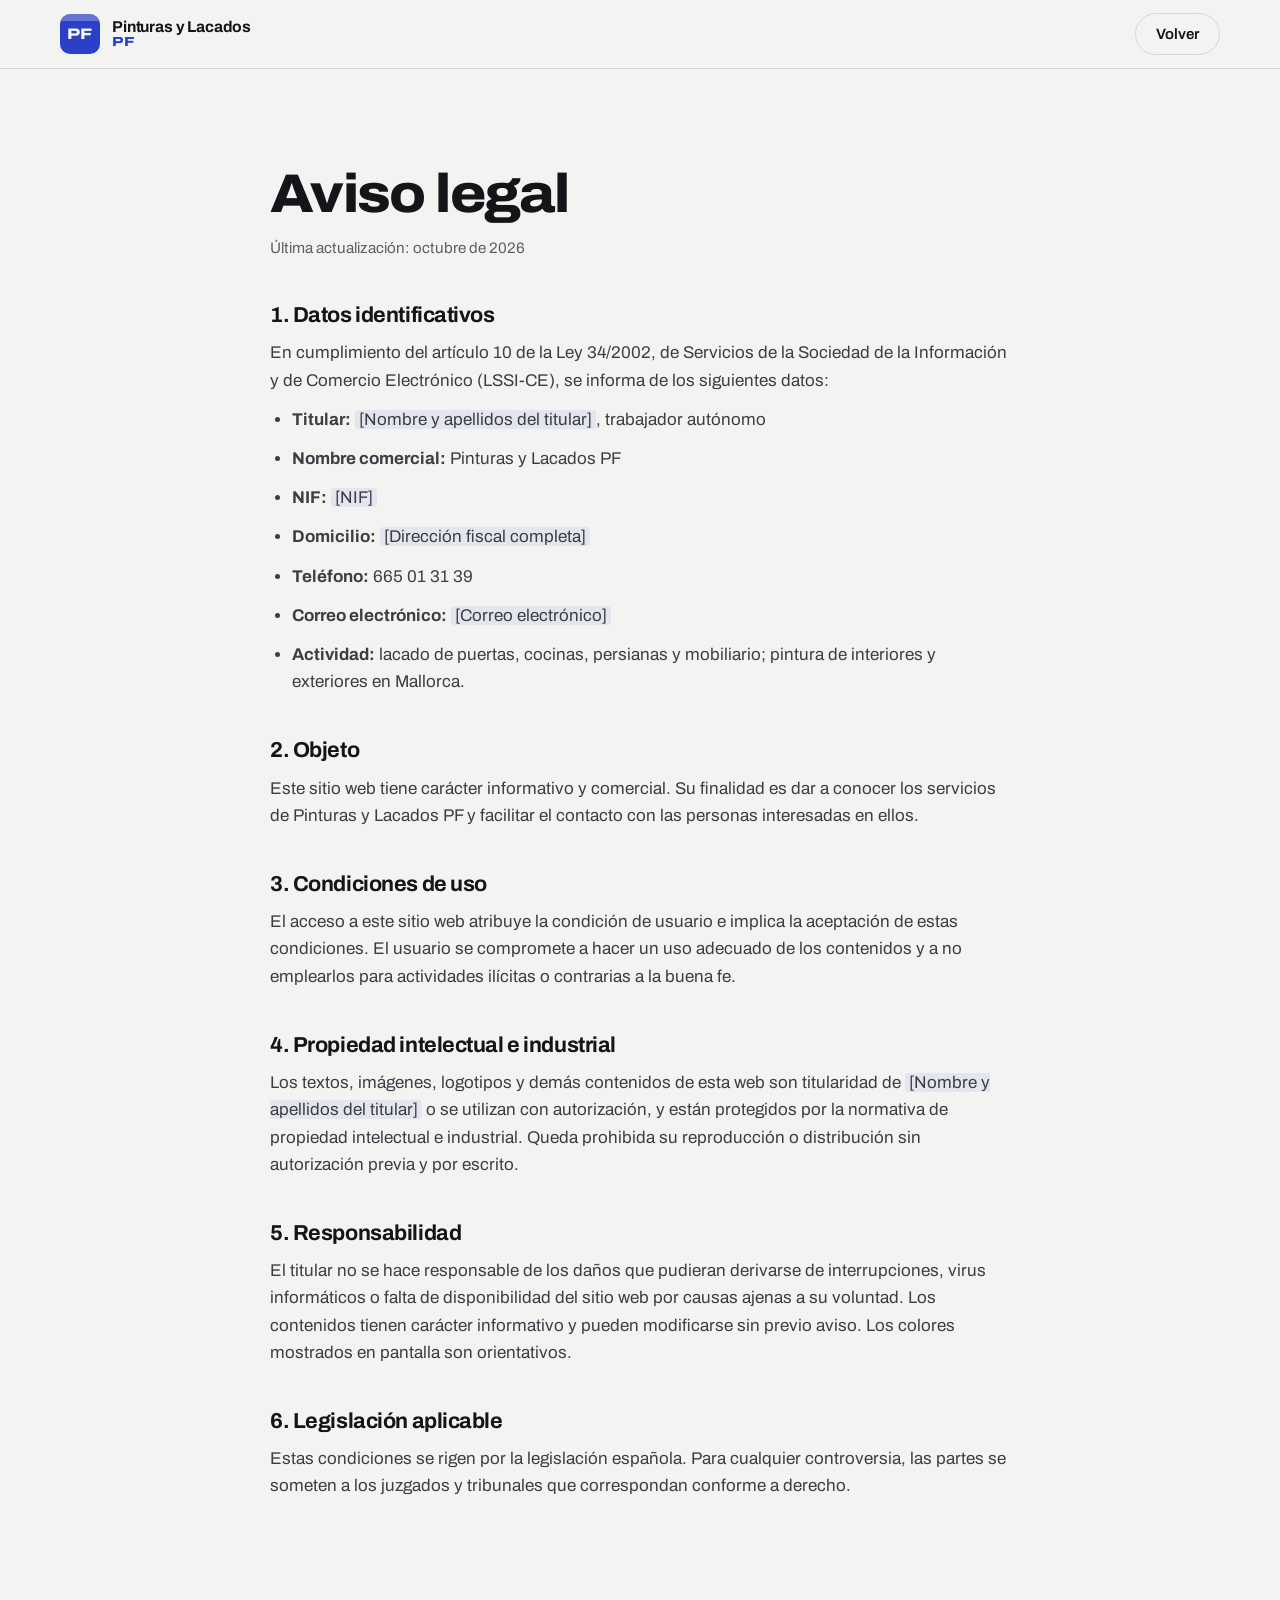
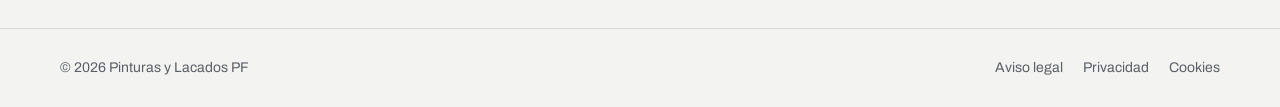
==== commit 35686bbb: "Revisión completa de la versión móvil - Hover solo con ratón, sin destello al tocar, respuesta inmed" ====
--- a/aviso-legal.html
+++ b/aviso-legal.html
@@ -2,13 +2,14 @@
 <html lang="es">
 <head>
 <meta charset="UTF-8">
-<meta name="viewport" content="width=device-width, initial-scale=1">
+<meta name="viewport" content="width=device-width, initial-scale=1, viewport-fit=cover">
 <title>Aviso legal | Pinturas y Lacados PF</title>
 <meta name="description" content="Aviso legal de Pinturas y Lacados PF.">
 <link rel="canonical" href="https://www.pinturasylacadospf.es/aviso-legal.html">
 <meta name="robots" content="noindex, follow">
 <link rel="icon" href="/assets/favicon.svg" type="image/svg+xml">
-<meta name="theme-color" content="#2A40C9">
+<meta name="theme-color" media="(prefers-color-scheme: light)" content="#F3F4F2">
+<meta name="theme-color" media="(prefers-color-scheme: dark)" content="#0F1012">
 <meta name="color-scheme" content="light dark">
 <link rel="preconnect" href="https://fonts.googleapis.com">
 <link rel="preconnect" href="https://fonts.gstatic.com" crossorigin>
@@ -23,7 +24,7 @@
       <span class="brand-mark" aria-hidden="true">PF</span>
       <span class="brand-text"><span class="brand-name">Pinturas y Lacados</span><span class="brand-sub">PF</span></span>
     </a>
-    <a class="btn btn-ghost btn-sm" href="index.html">Volver a la web</a>
+    <a class="btn btn-ghost btn-sm" href="index.html">Volver</a>
   </div>
 </header>
 <main id="contenido" class="legal">
--- a/styles.css
+++ b/styles.css
@@ -65,7 +65,7 @@
 
 /* ---------- Base ---------- */
 *, *::before, *::after { box-sizing: border-box; }
-html { scroll-behavior: smooth; -webkit-text-size-adjust: 100%; }
+html { scroll-behavior: smooth; -webkit-text-size-adjust: 100%; text-size-adjust: 100%; -webkit-tap-highlight-color: transparent; }
 @media (prefers-reduced-motion: reduce) { html { scroll-behavior: auto; } }
 body {
   margin: 0;
@@ -83,9 +83,15 @@
 p { margin: 0; }
 ul, ol { margin: 0; padding: 0; list-style: none; }
 :focus-visible { outline: 2px solid var(--accent); outline-offset: 3px; border-radius: 4px; }
+a, button, summary, label, select, input[type="checkbox"], input[type="range"] { touch-action: manipulation; }
+button, .btn, summary, .swatch, .direct-link, .compare { -webkit-user-select: none; user-select: none; -webkit-touch-callout: none; }
 ::selection { background: var(--accent); color: var(--on-accent); }
 
-.wrap { width: 100%; max-width: var(--wrap); margin: 0 auto; padding: 0 var(--gutter); }
+.wrap {
+  width: 100%; max-width: var(--wrap); margin: 0 auto;
+  padding-left: max(var(--gutter), env(safe-area-inset-left, 0px));
+  padding-right: max(var(--gutter), env(safe-area-inset-right, 0px));
+}
 .sr-only {
   position: absolute; width: 1px; height: 1px; padding: 0; margin: -1px;
   overflow: hidden; clip: rect(0 0 0 0); white-space: nowrap; border: 0;
@@ -108,11 +114,8 @@
 }
 .btn:active { transform: scale(0.98); }
 .btn i { font-size: 1.15em; transition: transform .3s var(--ease); }
-.btn:hover i.ph-arrow-right { transform: translateX(3px); }
 .btn-primary { background: var(--accent); color: var(--on-accent); }
-.btn-primary:hover { background: var(--accent-hover); }
 .btn-ghost { border-color: var(--line); color: var(--ink); background: transparent; }
-.btn-ghost:hover { border-color: var(--ink); }
 .btn-sm { min-height: 42px; padding: 0 20px; font-size: .9375rem; }
 
 /* ---------- Cabecera ---------- */
@@ -140,7 +143,7 @@
 }
 .brand-text { display: flex; flex-direction: column; line-height: 1.05; }
 .brand-name { font-weight: 700; font-size: .98rem; letter-spacing: -0.01em; }
-.brand-sub { font-weight: 800; font-stretch: 125%; font-size: .78rem; color: var(--accent); letter-spacing: .08em; }
+.brand-sub { font-weight: 800; font-stretch: 125%; font-size: .82rem; color: var(--accent); letter-spacing: .08em; }
 
 .nav-links { display: flex; gap: 30px; }
 .nav-links a {
@@ -152,8 +155,8 @@
   background: var(--accent); transform: scaleX(0); transform-origin: left;
   transition: transform .35s var(--ease);
 }
-.nav-links a:hover, .nav-links a.is-active { color: var(--ink); }
-.nav-links a:hover::after, .nav-links a.is-active::after { transform: scaleX(1); }
+.nav-links a.is-active { color: var(--ink); }
+.nav-links a.is-active::after { transform: scaleX(1); }
 
 .header-actions { display: flex; align-items: center; gap: 10px; }
 .nav-toggle {
@@ -169,7 +172,8 @@
   position: fixed; inset: 68px 0 0; z-index: 20;
   background: var(--bg);
   display: flex; flex-direction: column; gap: 4px;
-  padding: 24px var(--gutter);
+  padding: 24px var(--gutter) calc(24px + env(safe-area-inset-bottom, 0px));
+  overflow-y: auto; overscroll-behavior: contain;
   opacity: 0; visibility: hidden; transform: translateY(-8px);
   transition: opacity .3s var(--ease), transform .3s var(--ease), visibility .3s;
 }
@@ -178,7 +182,8 @@
   font-size: 1.6rem; font-weight: 700; text-decoration: none;
   padding: 14px 0; border-bottom: 1px solid var(--line);
 }
-.nav-mobile .btn { margin-top: 24px; }
+.nav-mobile .btn { margin-top: 10px; }
+.nav-mobile .btn-primary { margin-top: 24px; }
 
 @media (max-width: 900px) {
   .nav-primary { display: none; }
@@ -191,12 +196,12 @@
 /* ---------- Hero ---------- */
 .hero { padding: clamp(40px, 6vw, 80px) 0 clamp(56px, 7vw, 96px); }
 .hero-grid {
-  display: grid; grid-template-columns: minmax(0, 1fr) 400px; align-items: center;
+  display: grid; grid-template-columns: minmax(0, 1fr) clamp(300px, 30vw, 400px); align-items: center;
   gap: clamp(32px, 4.5vw, 64px);
-  min-height: calc(100dvh - 68px - 160px);
+  min-height: calc(100svh - 68px - 160px);
 }
 .eyebrow {
-  font-size: .8rem; font-weight: 600; letter-spacing: .14em; text-transform: uppercase;
+  font-size: .82rem; font-weight: 600; letter-spacing: .14em; text-transform: uppercase;
   color: var(--accent); margin-bottom: 22px;
 }
 .hero-title {
@@ -315,7 +320,6 @@
   box-shadow: inset 0 1px 0 rgba(255, 255, 255, 0.25);
   transition: transform .25s var(--ease), box-shadow .25s var(--ease);
 }
-.swatch:hover { transform: translateY(-2px); }
 .swatch[aria-checked="true"] { box-shadow: 0 0 0 3px var(--bg), 0 0 0 5px var(--accent); }
 
 .finish-toggle {
@@ -351,7 +355,6 @@
 .ticker-track span:nth-child(3n)::after { background: #C5C9C4; }
 @media (prefers-reduced-motion: no-preference) {
   .ticker-track { animation: ticker 48s linear infinite; }
-  .ticker:hover .ticker-track { animation-play-state: paused; }
 }
 @keyframes ticker { to { transform: translateX(-50%); } }
 
@@ -420,9 +423,7 @@
   content: ""; position: absolute; left: 0; right: 0; bottom: 0; height: 22%;
   background: rgba(255, 255, 255, 0.92); border-radius: 0 0 var(--r-object) var(--r-object);
 }
-@media (hover: hover) {
-  .tile--lacado:hover .chip-fan span { transform: rotate(calc(var(--r) * 1.9)); }
-}
+
 
 .tile--pintura { grid-area: pin; background: var(--ink); color: var(--bg); border-color: transparent; justify-content: flex-end; }
 .tile--pintura p { color: color-mix(in srgb, var(--bg) 72%, transparent); }
@@ -433,10 +434,10 @@
   grid-area: per;
 }
 .tile--persianas::before {
-  content: ""; position: absolute; inset: 0 0 45% 0; pointer-events: none;
-  background: repeating-linear-gradient(180deg, transparent 0 20px, var(--line) 20px 22px);
-  mask-image: linear-gradient(180deg, #000 30%, transparent);
-  -webkit-mask-image: linear-gradient(180deg, #000 30%, transparent);
+  content: ""; position: absolute; inset: 0 0 0 52%; pointer-events: none;
+  background: repeating-linear-gradient(180deg, transparent 0 16px, var(--line) 16px 18px);
+  mask-image: linear-gradient(90deg, transparent, #000 70%);
+  -webkit-mask-image: linear-gradient(90deg, transparent, #000 70%);
 }
 .tile--persianas > * { position: relative; }
 .tile--tenidos {
@@ -474,7 +475,7 @@
 
 .compare-tag {
   position: absolute; top: 18px; left: 18px;
-  font-size: .8rem; font-weight: 600; letter-spacing: .04em;
+  font-size: .85rem; font-weight: 600; letter-spacing: .02em;
   padding: 7px 14px; border-radius: 999px;
   background: rgba(20, 21, 24, 0.78); color: #FAFAF9;
 }
@@ -493,9 +494,11 @@
   transition: transform .25s var(--ease);
 }
 .compare:active .compare-handle i { transform: translate(-50%, -50%) scale(0.94); }
+.compare { cursor: ew-resize; }
+/* el range queda para teclado y lectores de pantalla; el arrastre lo gestiona main.js */
 .compare-range {
   position: absolute; inset: 0; width: 100%; height: 100%; margin: 0;
-  opacity: 0; cursor: ew-resize; -webkit-appearance: none; appearance: none;
+  opacity: 0; pointer-events: none; -webkit-appearance: none; appearance: none;
 }
 .compare-range:focus-visible ~ .compare-handle i,
 .compare:has(.compare-range:focus-visible) .compare-handle i { outline: 3px solid var(--accent); outline-offset: 2px; }
@@ -651,7 +654,6 @@
   text-decoration: none; min-width: 0;
   transition: border-color .25s var(--ease), transform .25s var(--ease);
 }
-.direct-link:hover { border-color: var(--accent); transform: translateY(-2px); }
 .direct-link i { font-size: 1.6rem; color: var(--accent); flex: none; }
 .direct-link span { display: flex; flex-direction: column; font-size: .95rem; color: var(--muted); min-width: 0; overflow-wrap: anywhere; }
 .direct-link strong { color: var(--ink); font-weight: 600; font-size: 1rem; }
@@ -683,8 +685,11 @@
 .has-error input, .has-error select, .has-error textarea { border-color: var(--error) !important; }
 
 .form-check { flex-direction: row; flex-wrap: wrap; align-items: center; gap: 10px; }
-.form-check input { width: 20px; height: 20px; accent-color: var(--accent); margin: 0; }
-.form-check label { font-weight: 400; color: var(--ink-soft); }
+.form-check { flex-wrap: nowrap; align-items: flex-start; }
+.form-check input { flex: none; width: 22px; height: 22px; accent-color: var(--accent); margin: 1px 0 0; }
+.form-check label { flex: 1 1 0; min-width: 0; font-weight: 400; color: var(--ink-soft); }
+.form-check { flex-wrap: wrap; }
+.form-check .field-error { margin-left: 32px; }
 .form-check .field-error { flex-basis: 100%; }
 
 .form-actions { flex-direction: row; flex-wrap: wrap; align-items: center; gap: 16px 24px; }
@@ -696,8 +701,11 @@
 .hp-field { position: absolute; width: 1px; height: 1px; overflow: hidden; clip: rect(0 0 0 0); white-space: nowrap; }
 
 @media (max-width: 760px) {
-  .contact-direct { grid-template-columns: 1fr; }
+  .contact-direct { grid-template-columns: 1fr 1fr; gap: 10px; }
+  .direct-link { flex-direction: column; align-items: flex-start; gap: 10px; padding: 16px; }
+  .direct-link:last-child { grid-column: 1 / -1; flex-direction: row; align-items: center; }
   .contact-form { grid-template-columns: 1fr; }
+  .form-actions .btn { width: 100%; }
 }
 
 /* ---------- Pie ---------- */
@@ -705,25 +713,35 @@
 .footer-grid { display: grid; grid-template-columns: 1.6fr 1fr 1fr 1fr; gap: 32px; }
 .footer-brand p { margin-top: 16px; color: var(--muted); max-width: 34ch; font-size: .95rem; }
 .footer-col h2 { font-size: .95rem; font-weight: 700; margin-bottom: 14px; letter-spacing: 0; }
-.footer-col li + li { margin-top: 8px; }
-.footer-col a { color: var(--muted); text-decoration: none; font-size: .95rem; overflow-wrap: anywhere; }
-.footer-col a:hover { color: var(--ink); }
+.footer-col li + li { margin-top: 2px; }
+.footer-col a { display: inline-block; padding: 6px 0; color: var(--muted); text-decoration: none; font-size: .95rem; overflow-wrap: anywhere; }
 .footer-bottom { position: relative; margin-top: 48px; padding-top: 22px; color: var(--muted); font-size: .875rem; }
 .footer-bottom::before { content: ""; position: absolute; top: 0; left: var(--gutter); right: var(--gutter); border-top: 1px solid var(--line); }
 @media (max-width: 760px) {
-  .footer-grid { grid-template-columns: 1fr 1fr; }
+  .footer-grid { grid-template-columns: 1fr 1fr; gap: 28px 20px; }
   .footer-brand { grid-column: 1 / -1; }
+  .footer-col:nth-child(3) { grid-column: 1 / -1; order: 3; }
+  .footer-col:nth-child(4) { order: 2; }
+  .footer-col a { overflow-wrap: normal; }
 }
 
 /* ---------- WhatsApp flotante (móvil) ---------- */
 .wa-fab {
-  position: fixed; right: 16px; bottom: 16px; z-index: 30;
+  position: fixed; z-index: 30;
+  right: max(16px, env(safe-area-inset-right, 0px));
+  bottom: calc(16px + env(safe-area-inset-bottom, 0px));
   width: 56px; height: 56px; border-radius: 999px; display: none; place-items: center;
   background: var(--accent); color: var(--on-accent); font-size: 1.7rem; text-decoration: none;
   box-shadow: 0 12px 28px -8px rgba(20, 24, 40, 0.5);
-  padding-bottom: env(safe-area-inset-bottom);
-}
-@media (max-width: 760px) { .wa-fab { display: grid; } }
+  transition: transform .2s var(--ease), opacity .2s var(--ease);
+}
+.wa-fab:active { transform: scale(0.94); }
+body.menu-open .wa-fab { opacity: 0; pointer-events: none; }
+@media (max-width: 760px) {
+  .wa-fab { display: grid; }
+  /* deja sitio al botón flotante al final de la página */
+  .site-footer { padding-bottom: calc(96px + env(safe-area-inset-bottom, 0px)); }
+}
 
 /* ---------- Hero en pantallas medianas y móvil ---------- */
 @media (max-width: 960px) {
@@ -749,4 +767,89 @@
 .legal-footer { display: flex; flex-wrap: wrap; gap: 12px 24px; justify-content: space-between; color: var(--muted); font-size: .875rem; }
 .legal-footer span:last-child { display: flex; gap: 20px; }
 .legal-footer a { color: var(--muted); text-decoration: none; }
-.legal-footer a:hover { color: var(--ink); }
+
+/* ---------- Efectos hover solo con ratón (en táctil se quedarían pegados) ---------- */
+@media (hover: hover) and (pointer: fine) {
+  .btn:hover i.ph-arrow-right { transform: translateX(3px); }
+  .btn-primary:hover { background: var(--accent-hover); }
+  .btn-ghost:hover { border-color: var(--ink); }
+  .nav-links a:hover { color: var(--ink); }
+  .nav-links a:hover::after { transform: scaleX(1); }
+  .swatch:hover { transform: translateY(-2px); }
+  .ticker:hover .ticker-track { animation-play-state: paused; }
+  .tile--lacado:hover .chip-fan span { transform: rotate(calc(var(--r) * 1.9)); }
+  .direct-link:hover { border-color: var(--accent); transform: translateY(-2px); }
+  .footer-col a:hover, .legal-footer a:hover { color: var(--ink); }
+}
+
+/* ---------- Respuesta al tocar ---------- */
+.direct-link:active { transform: scale(0.98); border-color: var(--accent); }
+.swatch:active { transform: scale(0.92); }
+.finish-toggle button:active { transform: scale(0.96); }
+.faq summary:active { opacity: .7; }
+
+/* ---------- Objetivos táctiles de al menos 44px ---------- */
+@media (pointer: coarse) {
+  .swatches { gap: 8px; }
+  .swatch { width: 40px; height: 40px; }
+  .swatch::before { content: ""; position: absolute; inset: -4px; }
+  .swatch { position: relative; }
+  .finish-toggle button { padding: 13px 18px; }
+  .legal-footer a { display: inline-block; padding: 10px 0; }
+}
+
+/* ---------- Botón de llamar en la cabecera (solo móvil) ---------- */
+.header-call {
+  display: none; width: 44px; height: 44px; border-radius: 999px; place-items: center;
+  background: var(--accent); color: var(--on-accent); font-size: 1.3rem; text-decoration: none;
+}
+.header-call:active { transform: scale(0.94); }
+@media (max-width: 520px) { .header-call { display: grid; } }
+
+/* ---------- Ajustes de diseño en móvil ---------- */
+@media (max-width: 640px) {
+  .hero { padding-top: 28px; }
+  .eyebrow { margin-bottom: 14px; }
+  .hero-title { font-size: clamp(2.05rem, 8.6vw, 2.6rem); line-height: 1.06; }
+  /* en móvil el titular corta las líneas de forma natural */
+  .hero-title .line, .hero-title .line > span { display: inline; overflow: visible; padding: 0; }
+  .hero-title .hero-in { animation-name: rise; }
+  .hero-sub { margin-top: 16px; font-size: 1.03rem; }
+  .hero-ctas { margin-top: 24px; gap: 10px; }
+  .hero-visual { gap: 22px; }
+  .door-stage { width: min(56%, 220px); }
+
+  .section-title { font-size: clamp(1.8rem, 7.6vw, 2.3rem); }
+  .section-lead { font-size: 1.02rem; }
+
+  .manifesto-inner { align-items: flex-start; text-align: left; }
+  .manifesto-text { font-size: clamp(1.45rem, 6.4vw, 1.8rem); }
+  .facts { flex-direction: column; align-items: flex-start; gap: 14px; margin-top: 30px; }
+
+  .faq summary { font-size: 1.05rem; padding: 20px 0; }
+  .tile--persianas::before { left: 74%; }
+  .tile--persianas p { max-width: 30ch; }
+  .tile { padding: 24px; }
+}
+
+/* ---------- Objetivos táctiles (2) ---------- */
+@media (pointer: coarse) {
+  .brand { min-height: 44px; }
+  .btn-sm { min-height: 44px; }
+  .nav-links a { display: inline-block; padding: 12px 0; }
+  .nav-links a::after { bottom: 6px; }
+  .finish-toggle button { padding: 15px 18px; }
+  .footer-col a { padding: 10px 0; }
+  .footer-col li + li { margin-top: 0; }
+  .legal-footer a { padding: 11px 0; }
+}
+
+/* ---------- Móvil en horizontal: que el botón principal quepa en la primera pantalla ---------- */
+@media (max-height: 500px) and (orientation: landscape) {
+  .hero { padding-top: 20px; }
+  .eyebrow { margin-bottom: 10px; }
+  .hero-title { font-size: clamp(1.9rem, 4.6vw, 2.6rem); }
+  .hero-sub { margin-top: 12px; }
+  .hero-ctas { margin-top: 18px; }
+  .hero-ctas .btn { min-height: 46px; }
+}
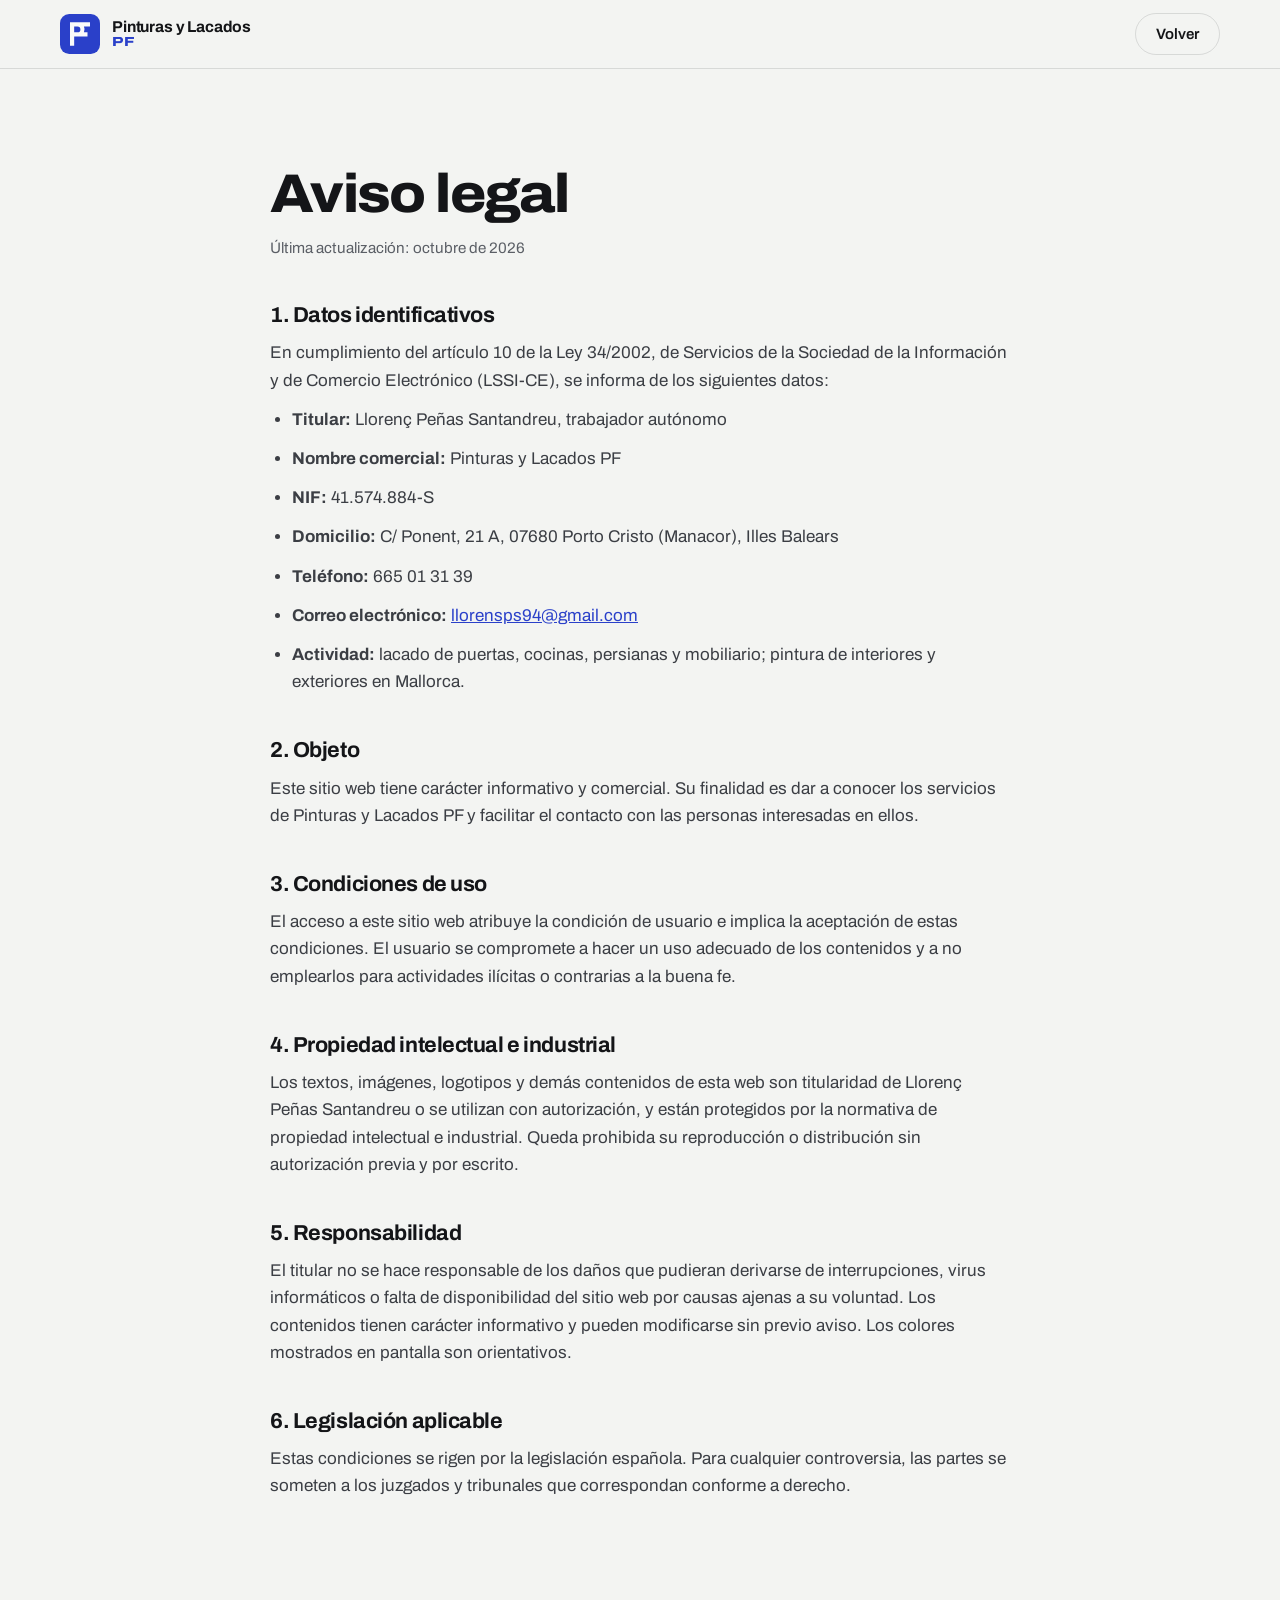
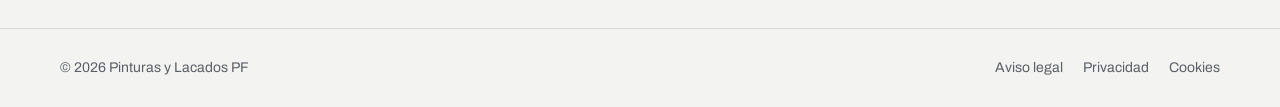
==== commit f8ec26e6: "Datos del cliente, logo PF fusionado y aviso del formulario - Datos legales completos (titular, NIF," ====
--- a/aviso-legal.html
+++ b/aviso-legal.html
@@ -11,18 +11,16 @@
 <meta name="theme-color" media="(prefers-color-scheme: light)" content="#F3F4F2">
 <meta name="theme-color" media="(prefers-color-scheme: dark)" content="#0F1012">
 <meta name="color-scheme" content="light dark">
-<link rel="preconnect" href="https://fonts.googleapis.com">
-<link rel="preconnect" href="https://fonts.gstatic.com" crossorigin>
-<link rel="stylesheet" href="https://fonts.googleapis.com/css2?family=Archivo:wdth,wght@62..125,100..900&display=swap">
+<link rel="preload" href="assets/fonts/archivo-latin-var.woff2" as="font" type="font/woff2" crossorigin>
 <link rel="stylesheet" href="styles.css">
 </head>
 <body>
 <a class="skip-link" href="#contenido">Saltar al contenido</a>
 <header class="site-header">
   <div class="wrap header-row">
-    <a class="brand" href="index.html" aria-label="Pinturas y Lacados PF, volver al inicio">
-      <span class="brand-mark" aria-hidden="true">PF</span>
-      <span class="brand-text"><span class="brand-name">Pinturas y Lacados</span><span class="brand-sub">PF</span></span>
+    <a class="brand" href="index.html">
+      <svg class="brand-mark" viewBox="0 0 48 48" aria-hidden="true" focusable="false"><rect width="48" height="48" rx="11" class="bm-tile"/><path class="bm-glyph" fill-rule="evenodd" transform="translate(-1 0)" d="M13 10H37V15H29.75A8.5 8.5 0 0 1 29.75 22H34V27H18V38H13Z M18 15H22A3.5 3.5 0 0 1 22 22H18Z"/></svg>
+      <span class="brand-text" translate="no"><span class="brand-name">Pinturas y Lacados</span><span class="brand-sub">PF</span></span>
     </a>
     <a class="btn btn-ghost btn-sm" href="index.html">Volver</a>
   </div>
@@ -35,12 +33,12 @@
     <h2>1. Datos identificativos</h2>
     <p>En cumplimiento del artículo 10 de la Ley 34/2002, de Servicios de la Sociedad de la Información y de Comercio Electrónico (LSSI-CE), se informa de los siguientes datos:</p>
     <ul>
-      <li><strong>Titular:</strong> <span class="pending">[Nombre y apellidos del titular]</span>, trabajador autónomo</li>
+      <li><strong>Titular:</strong> Llorenç Peñas Santandreu, trabajador autónomo</li>
       <li><strong>Nombre comercial:</strong> Pinturas y Lacados PF</li>
-      <li><strong>NIF:</strong> <span class="pending">[NIF]</span></li>
-      <li><strong>Domicilio:</strong> <span class="pending">[Dirección fiscal completa]</span></li>
+      <li><strong>NIF:</strong> 41.574.884-S</li>
+      <li><strong>Domicilio:</strong> C/ Ponent, 21 A, 07680 Porto Cristo (Manacor), Illes Balears</li>
       <li><strong>Teléfono:</strong> 665 01 31 39</li>
-      <li><strong>Correo electrónico:</strong> <span class="pending">[Correo electrónico]</span></li>
+      <li><strong>Correo electrónico:</strong> <a href="mailto:llorensps94@gmail.com">llorensps94@gmail.com</a></li>
       <li><strong>Actividad:</strong> lacado de puertas, cocinas, persianas y mobiliario; pintura de interiores y exteriores en Mallorca.</li>
     </ul>
 
@@ -51,7 +49,7 @@
     <p>El acceso a este sitio web atribuye la condición de usuario e implica la aceptación de estas condiciones. El usuario se compromete a hacer un uso adecuado de los contenidos y a no emplearlos para actividades ilícitas o contrarias a la buena fe.</p>
 
     <h2>4. Propiedad intelectual e industrial</h2>
-    <p>Los textos, imágenes, logotipos y demás contenidos de esta web son titularidad de <span class="pending">[Nombre y apellidos del titular]</span> o se utilizan con autorización, y están protegidos por la normativa de propiedad intelectual e industrial. Queda prohibida su reproducción o distribución sin autorización previa y por escrito.</p>
+    <p>Los textos, imágenes, logotipos y demás contenidos de esta web son titularidad de Llorenç Peñas Santandreu o se utilizan con autorización, y están protegidos por la normativa de propiedad intelectual e industrial. Queda prohibida su reproducción o distribución sin autorización previa y por escrito.</p>
 
     <h2>5. Responsabilidad</h2>
     <p>El titular no se hace responsable de los daños que pudieran derivarse de interrupciones, virus informáticos o falta de disponibilidad del sitio web por causas ajenas a su voluntad. Los contenidos tienen carácter informativo y pueden modificarse sin previo aviso. Los colores mostrados en pantalla son orientativos.</p>
--- a/styles.css
+++ b/styles.css
@@ -63,9 +63,20 @@
   .tile--pintura .tile-icon { color: var(--accent) !important; }
 }
 
+/* Archivo (Google Fonts, OFL) autoalojada: subconjunto latino, ejes de anchura y peso */
+@font-face {
+  font-family: "Archivo";
+  font-style: normal;
+  font-weight: 100 900;
+  font-stretch: 62% 125%;
+  font-display: swap;
+  src: url("assets/fonts/archivo-latin-var.woff2") format("woff2");
+  unicode-range: U+0000-00FF, U+0131, U+0152-0153, U+02BB-02BC, U+02C6, U+02DA, U+02DC, U+0304, U+0308, U+0329, U+2000-206F, U+20AC, U+2122, U+2191, U+2193, U+2212, U+2215, U+FEFF, U+FFFD;
+}
+
 /* ---------- Base ---------- */
 *, *::before, *::after { box-sizing: border-box; }
-html { scroll-behavior: smooth; -webkit-text-size-adjust: 100%; text-size-adjust: 100%; -webkit-tap-highlight-color: transparent; }
+html { color-scheme: light dark; scroll-padding-top: 80px; scroll-behavior: smooth; -webkit-text-size-adjust: 100%; text-size-adjust: 100%; -webkit-tap-highlight-color: transparent; }
 @media (prefers-reduced-motion: reduce) { html { scroll-behavior: auto; } }
 body {
   margin: 0;
@@ -79,7 +90,8 @@
 }
 img { max-width: 100%; display: block; }
 a { color: inherit; }
-h1, h2, h3 { margin: 0; line-height: 1.08; letter-spacing: -0.02em; }
+h1, h2, h3 { margin: 0; line-height: 1.08; letter-spacing: -0.02em; text-wrap: balance; }
+p { text-wrap: pretty; }
 p { margin: 0; }
 ul, ol { margin: 0; padding: 0; list-style: none; }
 :focus-visible { outline: 2px solid var(--accent); outline-offset: 3px; border-radius: 4px; }
@@ -129,17 +141,12 @@
 .header-row { display: flex; align-items: center; justify-content: space-between; height: 68px; gap: 24px; }
 
 .brand { display: inline-flex; align-items: center; gap: 12px; text-decoration: none; }
-.brand-mark {
-  display: grid; place-items: center;
-  width: 40px; height: 40px; border-radius: 10px;
-  background: var(--accent); color: var(--on-accent);
-  font-weight: 800; font-stretch: 125%; font-size: .95rem; letter-spacing: .02em;
-  position: relative; overflow: hidden;
-}
-/* tira superior, como una muestra de color */
-.brand-mark::before {
-  content: ""; position: absolute; left: 0; right: 0; top: 0; height: 7px;
-  background: color-mix(in srgb, var(--on-accent) 28%, transparent);
+.brand-mark { display: block; width: 40px; height: 40px; flex: none; }
+.bm-tile { fill: var(--accent); }
+.bm-glyph { fill: var(--on-accent); }
+@media (hover: hover) and (pointer: fine) {
+  .brand .brand-mark { transition: transform .4s var(--ease); }
+  .brand:hover .brand-mark { transform: rotate(-6deg) scale(1.04); }
 }
 .brand-text { display: flex; flex-direction: column; line-height: 1.05; }
 .brand-name { font-weight: 700; font-size: .98rem; letter-spacing: -0.01em; }
@@ -353,10 +360,13 @@
 }
 .ticker-track span:nth-child(3n+2)::after { background: #8BA27C; }
 .ticker-track span:nth-child(3n)::after { background: #C5C9C4; }
-@media (prefers-reduced-motion: no-preference) {
-  .ticker-track { animation: ticker 48s linear infinite; }
-}
-@keyframes ticker { to { transform: translateX(-50%); } }
+/* se desplaza al hacer scroll (sin bucle automático); sin soporte, queda quieta */
+@supports (animation-timeline: view()) {
+  @media (prefers-reduced-motion: no-preference) {
+    .ticker-track { animation: ticker linear both; animation-timeline: view(); animation-range: cover; }
+  }
+}
+@keyframes ticker { from { transform: translateX(0); } to { transform: translateX(-30%); } }
 
 /* ---------- Secciones ---------- */
 .section { padding: var(--section-y) 0; scroll-margin-top: 68px; }
@@ -776,7 +786,6 @@
   .nav-links a:hover { color: var(--ink); }
   .nav-links a:hover::after { transform: scaleX(1); }
   .swatch:hover { transform: translateY(-2px); }
-  .ticker:hover .ticker-track { animation-play-state: paused; }
   .tile--lacado:hover .chip-fan span { transform: rotate(calc(var(--r) * 1.9)); }
   .direct-link:hover { border-color: var(--accent); transform: translateY(-2px); }
   .footer-col a:hover, .legal-footer a:hover { color: var(--ink); }
@@ -853,3 +862,36 @@
   .hero-ctas { margin-top: 18px; }
   .hero-ctas .btn { min-height: 46px; }
 }
+
+/* ---------- Iconos (sprite SVG) ---------- */
+.sprite { position: absolute; width: 0; height: 0; overflow: hidden; }
+.ico { display: inline-grid; place-items: center; line-height: 1; flex: none; }
+.ico svg { width: 1em; height: 1em; fill: currentColor; }
+
+/* ---------- Llamadas a la acción intermedias ---------- */
+.inline-cta {
+  margin-top: 28px; display: flex; flex-wrap: wrap; align-items: center; gap: 10px 18px;
+  color: var(--ink-soft); font-size: 1.02rem;
+}
+.inline-cta a {
+  display: inline-flex; align-items: center; gap: 8px; min-height: 44px;
+  font-weight: 600; color: var(--accent); text-decoration: none;
+  border-bottom: 2px solid currentColor;
+}
+.inline-cta a .ico { font-size: 1.2em; }
+.process-cta { margin-top: clamp(40px, 5vw, 56px); display: flex; flex-wrap: wrap; align-items: center; gap: 14px 22px; }
+.process-cta span { color: var(--muted); font-size: .95rem; }
+.optional { font-weight: 400; color: var(--muted); }
+@media (max-width: 640px) {
+  .process-cta .btn { width: 100%; }
+}
+
+/* ---------- Casilla de privacidad: una sola zona táctil ---------- */
+.check-label { display: flex; align-items: flex-start; gap: 12px; padding: 6px 0; cursor: pointer; font-weight: 400 !important; color: var(--ink-soft); }
+.check-label input { flex: none; width: 22px; height: 22px; margin: 1px 0 0; accent-color: var(--accent); }
+.form-check .field-error { margin-left: 34px; }
+
+/* ---------- Horario ---------- */
+.hours { margin-top: 10px; color: var(--muted); font-size: 1rem; }
+.hours strong { color: var(--ink); font-weight: 600; }
+.footer-note { color: var(--muted); font-size: .95rem; padding: 6px 0; }
